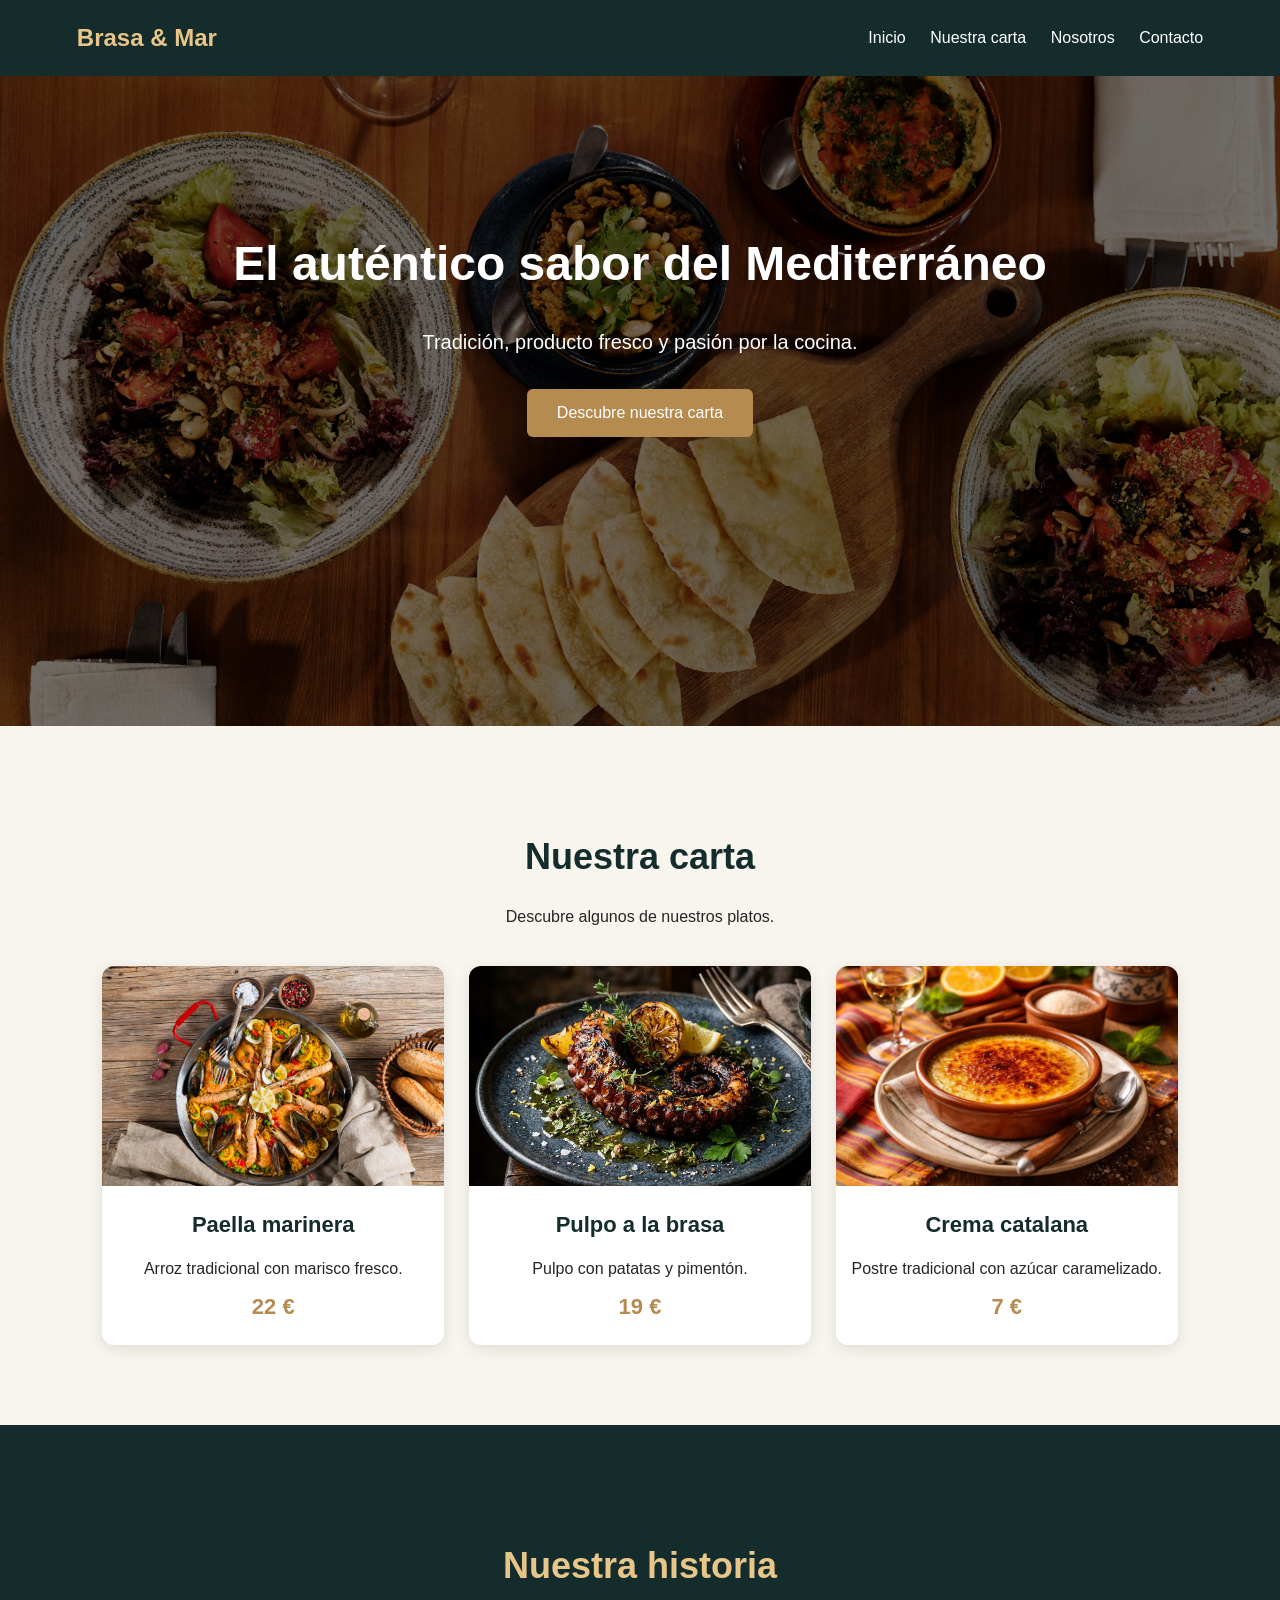
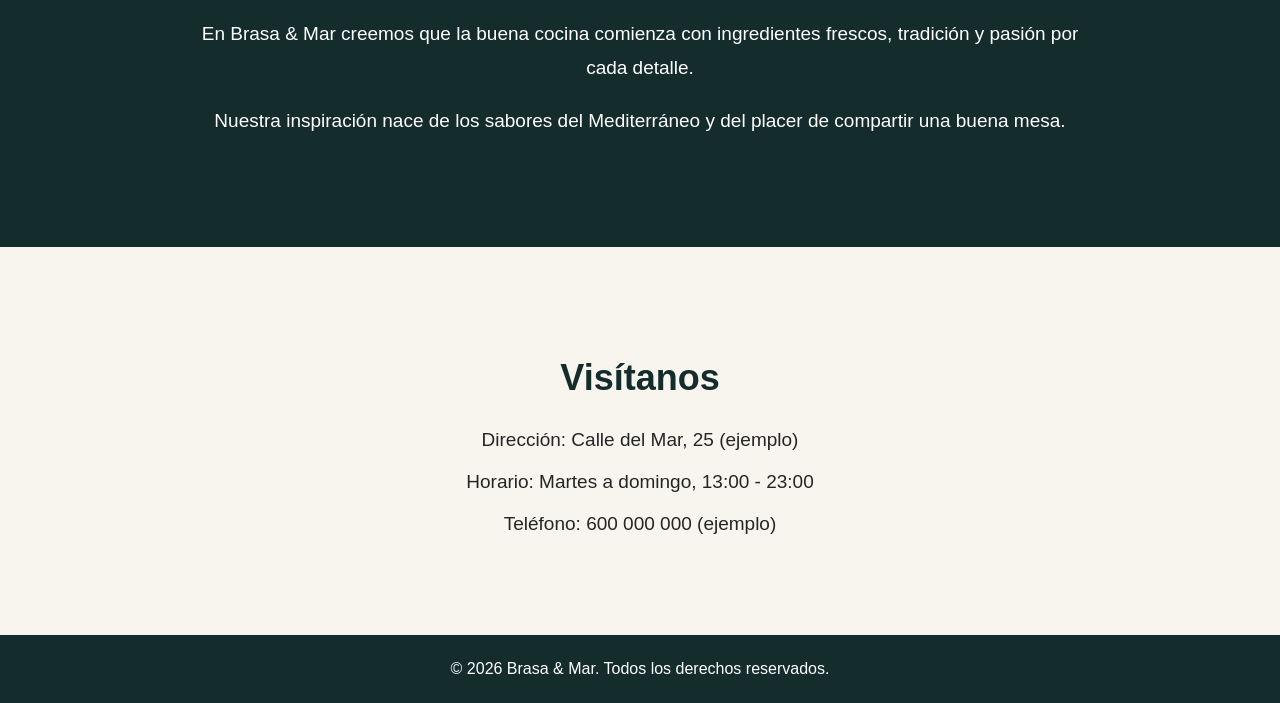
==== index.html @ 3bc8d93f "Move Brasa & Mar website files to repository root" ====
<!DOCTYPE html>
<html lang="es">
<head>
    <meta charset="UTF-8">
    <meta name="viewport" content="width=device-width, initial-scale=1.0">
    <title>Brasa & Mar | Restaurante Mediterráneo</title>
    <link rel="stylesheet" href="style.css">
</head>
<body>

    <header>
        <h2>Brasa & Mar</h2>

        <nav aria-label="Navegación principal">
            <a href="#inicio">Inicio</a>
            <a href="#carta">Nuestra carta</a>
            <a href="#nosotros">Nosotros</a>
            <a href="#contacto">Contacto</a>
        </nav>
    </header>

    <main>
        <section id="inicio">
            <h1>El auténtico sabor del Mediterráneo</h1>
            <p>Tradición, producto fresco y pasión por la cocina.</p>
            <a href="#carta">Descubre nuestra carta</a>
        </section>

<section id="carta">
    <h2>Nuestra carta</h2>
    <p>Descubre algunos de nuestros platos.</p>

    <div class="platos">

        <article class="plato">
            <img src="imagenes/paella.jpg" alt="Paella marinera">
            <h3>Paella marinera</h3>
            <p>Arroz tradicional con marisco fresco.</p>
            <span>22 €</span>
        </article>

        <article class="plato">
            <img src="imagenes/pulpo.jpg" alt="Pulpo a la brasa">
            <h3>Pulpo a la brasa</h3>
            <p>Pulpo con patatas y pimentón.</p>
            <span>19 €</span>
        </article>

        <article class="plato">
            <img src="imagenes/postre.jpg" alt="Crema catalana">
            <h3>Crema catalana</h3>
            <p>Postre tradicional con azúcar caramelizado.</p>
            <span>7 €</span>
        </article>

    </div>
</section>

<section id="nosotros">
    <h2>Nuestra historia</h2>

    <p>
        En Brasa & Mar creemos que la buena cocina
        comienza con ingredientes frescos,
        tradición y pasión por cada detalle.
    </p>

    <p>
        Nuestra inspiración nace de los sabores
        del Mediterráneo y del placer de compartir
        una buena mesa.
    </p>
</section>

<section id="contacto">
    <h2>Visítanos</h2>

    <p>Dirección: Calle del Mar, 25 (ejemplo)</p>
    <p>Horario: Martes a domingo, 13:00 - 23:00</p>
    <p>Teléfono: 600 000 000 (ejemplo)</p>
</section>

    </main>

<footer>
    <p>© 2026 Brasa & Mar. Todos los derechos reservados.</p>
</footer>

</body>
</html>
---- style.css ----
* {
    box-sizing: border-box;
}

body {
    margin: 0;
    font-family: Arial, sans-serif;
    background-color: #f8f5ef;
    color: #252525;
}

header {
    background-color: #142c2b;
    color: white;
    padding: 24px 6%;
    display: flex;
    justify-content: space-between;
    align-items: center;
}

header h2 {
    margin: 0;
    color: #e8c68a;
}

nav a {
    color: white;
    text-decoration: none;
    margin-left: 20px;
}
 
#inicio {
    min-height: 650px;
    padding: 120px 8%;
    text-align: center;

    background-image:
        linear-gradient(
            rgba(0, 0, 0, 0.55),
            rgba(0, 0, 0, 0.55)
        ),
        url("imagenes/portada.jpg");

    background-size: cover;
    background-position: center;
    background-repeat: no-repeat;
}

#inicio h1 {
    font-size: 48px;
    color: white;
}

#inicio p {
    color: white;
    font-size: 20px;
    margin-bottom: 35px;
}

#inicio a {
    display: inline-block;
    background-color: #b58b50;
    color: white;
    padding: 15px 30px;
    text-decoration: none;
    border-radius: 6px;
}

#carta {
    padding: 80px 8%;
    text-align: center;
}

#carta h2 {
    font-size: 36px;
    color: #142c2b;
}

.platos {
    display: grid;
    grid-template-columns: repeat(3, 1fr);
    gap: 25px;
    margin-top: 40px;
}

.plato {
    background-color: white;
    border-radius: 12px;
    overflow: hidden;
    padding-bottom: 25px;
    box-shadow: 0 4px 15px rgba(0, 0, 0, 0.1);
}

.plato img {
    width: 100%;
    height: 220px;
    object-fit: cover;
}

.plato h3 {
    color: #142c2b;
    font-size: 22px;
}

.plato p {
    padding: 0 15px;
}

.plato span {
    color: #b58b50;
    font-size: 22px;
    font-weight: bold;
}

@media (max-width: 768px) {
    .platos {
        grid-template-columns: 1fr;
    }
}

#nosotros {
    background-color: #142c2b;
    color: white;
    padding: 90px 15%;
    text-align: center;
}

#nosotros h2 {
    font-size: 36px;
    color: #e8c68a;
}

#nosotros p {
    font-size: 19px;
    line-height: 1.8;
}

#contacto {
    padding: 80px 8%;
    text-align: center;
    background-color: #f8f5ef;
}

#contacto h2 {
    font-size: 36px;
    color: #142c2b;
}

#contacto p {
    font-size: 19px;
    margin: 20px 0;
}

footer {
    background-color: #142c2b;
    color: white;
    text-align: center;
    padding: 25px;
}

footer p {
    margin: 0;
}

@media (max-width: 768px) {

    header {
        flex-direction: column;
        gap: 20px;
        text-align: center;
    }

    nav {
        display: flex;
        flex-wrap: wrap;
        justify-content: center;
        gap: 15px;
    }

    nav a {
        margin-left: 0;
    }

    #inicio {
        min-height: 500px;
        padding: 100px 6%;
    }

    #inicio h1 {
        font-size: 34px;
    }

    #carta,
    #nosotros,
    #contacto {
        padding: 60px 6%;
    }

    #carta h2,
    #nosotros h2,
    #contacto h2 {
        font-size: 30px;
    }

}

@media (max-width: 768px) {

    header {
        flex-direction: column;
        gap: 20px;
        text-align: center;
    }

    nav {
        display: flex;
        flex-wrap: wrap;
        justify-content: center;
        gap: 15px;
    }

    nav a {
        margin-left: 0;
    }

    #inicio {
        min-height: 500px;
        padding: 100px 6%;
    }

    #inicio h1 {
        font-size: 34px;
    }

    #carta,
    #nosotros,
    #contacto {
        padding: 60px 6%;
    }
}
html {
    scroll-behavior: smooth;
}
.plato {
    transition: transform 0.3s ease,
                box-shadow 0.3s ease;
}

@media (hover: hover) {
    .plato:hover {
        transform: translateY(-8px);
        box-shadow: 0 12px 25px rgba(0, 0, 0, 0.18);
    }
}
@media (prefers-reduced-motion: reduce) {
    html {
        scroll-behavior: auto;
    }

    .plato {
        transition: none;
    }
}
img {
    max-width: 100%;
    height: auto;
}
a:focus-visible {
    outline: 3px solid #e8c68a;
    outline-offset: 4px;
}
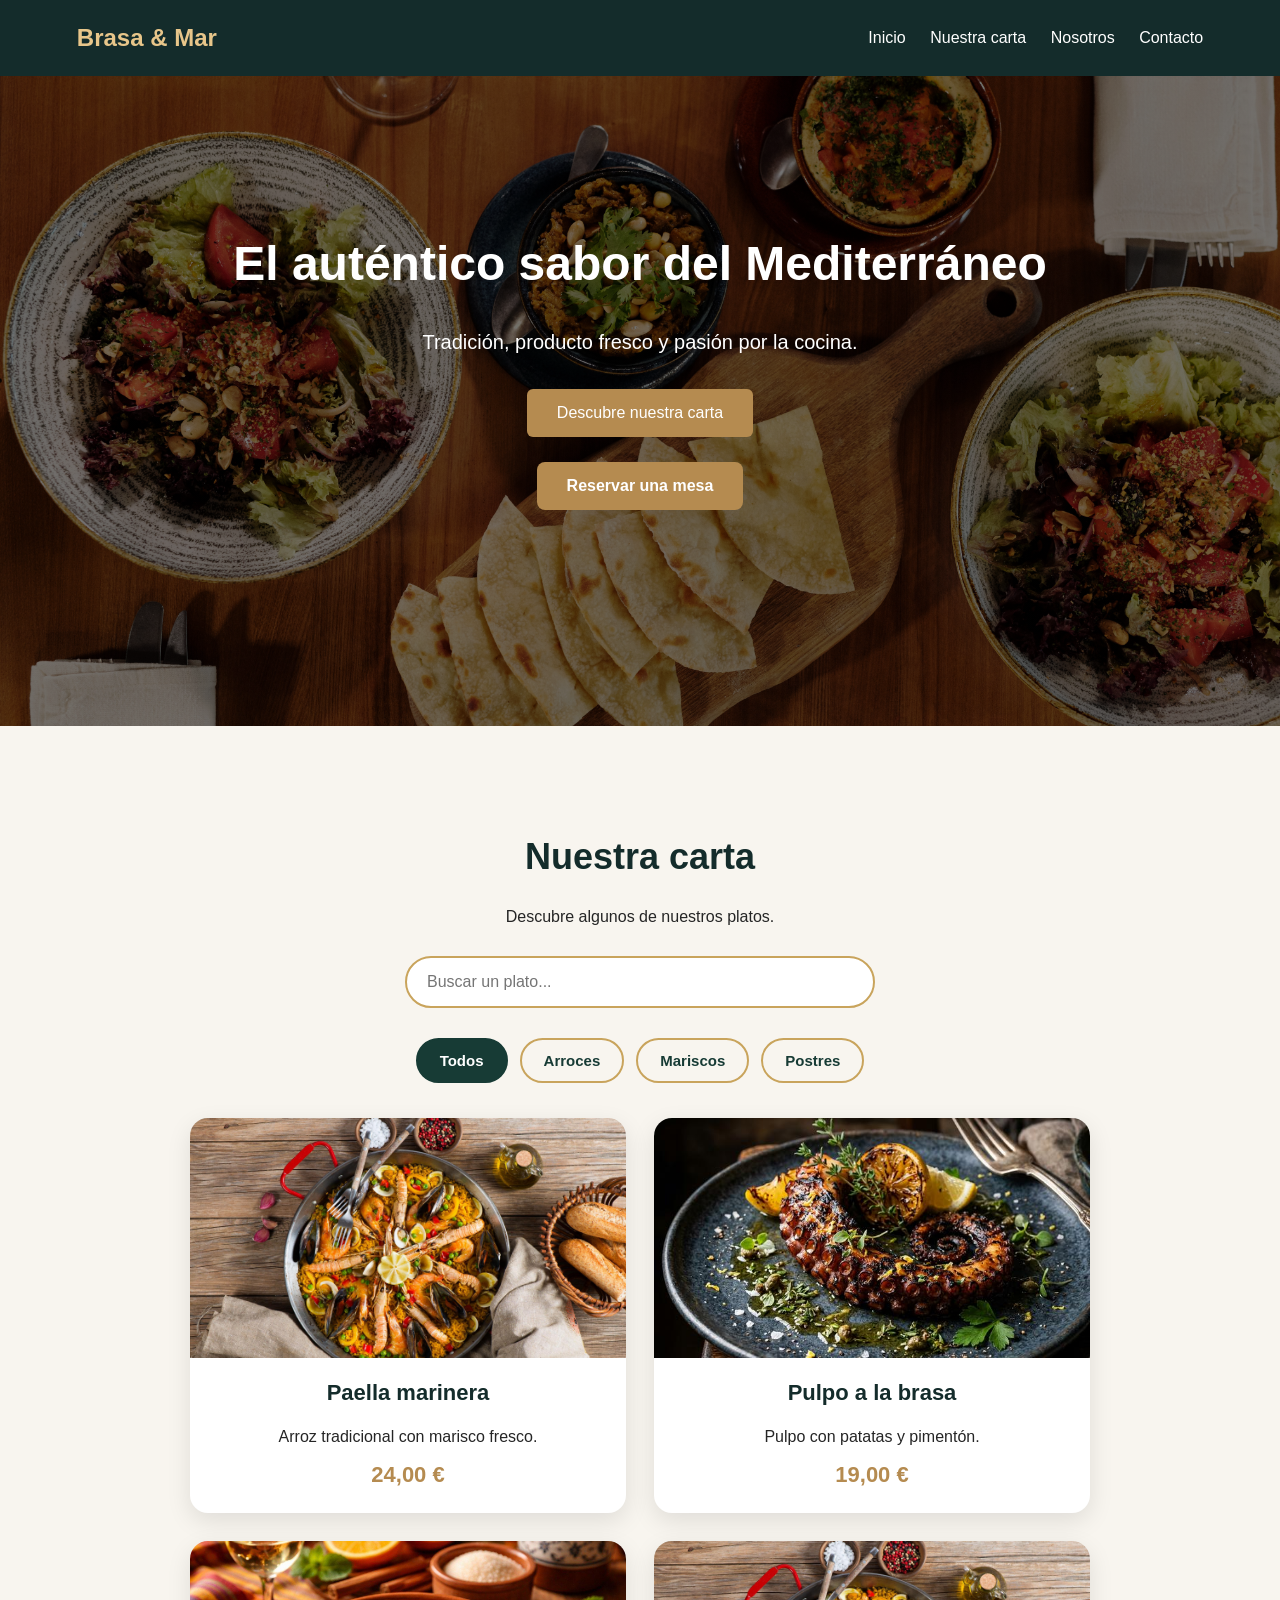
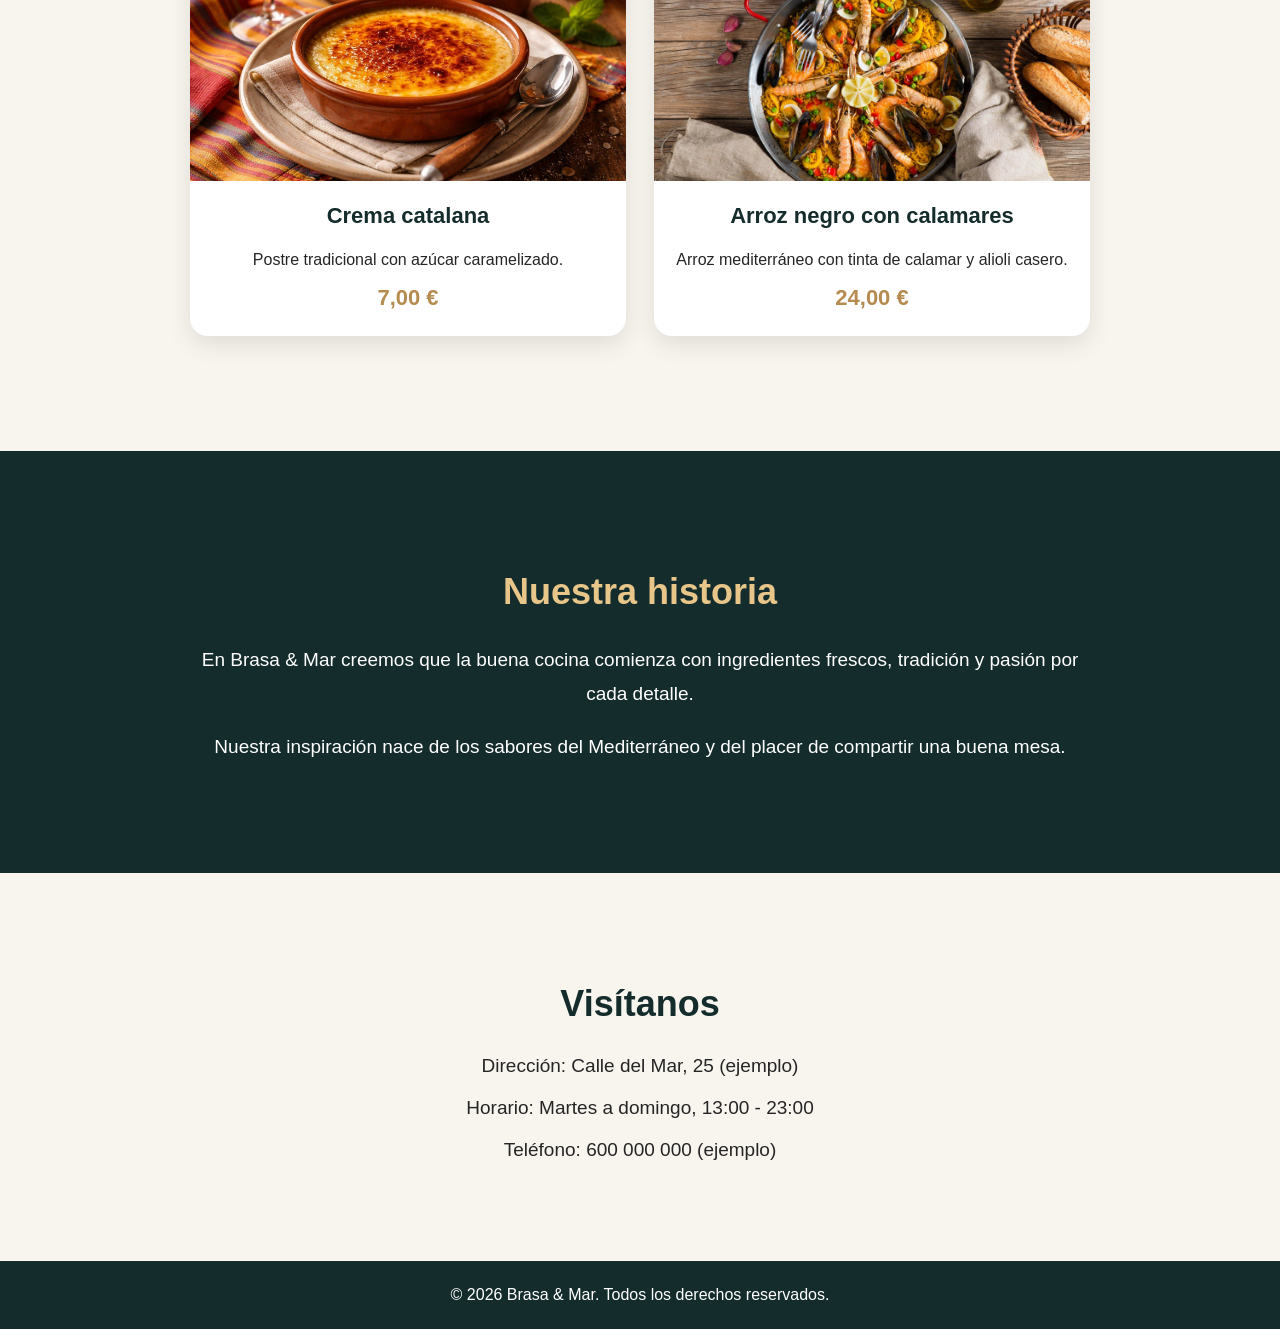
==== commit d403d6e9: "Mejoras de la carta digital y reservas" ====
--- a/index.html
+++ b/index.html
@@ -25,36 +25,57 @@
             <h1>El auténtico sabor del Mediterráneo</h1>
             <p>Tradición, producto fresco y pasión por la cocina.</p>
             <a href="#carta">Descubre nuestra carta</a>
+            <button id="boton-reserva">Reservar una mesa</button>
+
+<div id="mensaje-reserva" hidden>
+    <h2>Solicita tu reserva</h2>
+
+    <form id="formulario-reserva">
+        <label for="nombre">Tu nombre:</label>
+        <input type="text" id="nombre" required>
+
+        <label for="fecha">Fecha:</label>
+        <input type="date" id="fecha" required>
+
+        <label for="personas">Número de personas:</label>
+        <input type="number" id="personas" min="1" max="12" required>
+
+<label for="hora">Hora de la reserva:</label>
+
+   <select id="hora" required>
+    <option value="">Selecciona una hora</option>
+</select>
+
+        <button type="submit">Consultar reserva</button>
+    </form>
+
+    <p id="resultado-reserva" role="status"></p>
+</div>
         </section>
 
 <section id="carta">
     <h2>Nuestra carta</h2>
     <p>Descubre algunos de nuestros platos.</p>
+    
+<div class="buscador-carta">
+    <input
+        type="search"
+        id="buscar-plato"
+        placeholder="Buscar un plato..."
+        aria-label="Buscar platos de la carta"
+    >
+</div>
 
-    <div class="platos">
+<div class="filtros-carta">
+    <button type="button" data-categoria="Todos">Todos</button>
+    <button type="button" data-categoria="Arroces">Arroces</button>
+    <button type="button" data-categoria="Mariscos">Mariscos</button>
+    <button type="button" data-categoria="Postres">Postres</button>
+</div>
 
-        <article class="plato">
-            <img src="imagenes/paella.jpg" alt="Paella marinera">
-            <h3>Paella marinera</h3>
-            <p>Arroz tradicional con marisco fresco.</p>
-            <span>22 €</span>
-        </article>
+    <div class="platos" id="lista-platos">
+</div>
 
-        <article class="plato">
-            <img src="imagenes/pulpo.jpg" alt="Pulpo a la brasa">
-            <h3>Pulpo a la brasa</h3>
-            <p>Pulpo con patatas y pimentón.</p>
-            <span>19 €</span>
-        </article>
-
-        <article class="plato">
-            <img src="imagenes/postre.jpg" alt="Crema catalana">
-            <h3>Crema catalana</h3>
-            <p>Postre tradicional con azúcar caramelizado.</p>
-            <span>7 €</span>
-        </article>
-
-    </div>
 </section>
 
 <section id="nosotros">
@@ -86,6 +107,8 @@
 <footer>
     <p>© 2026 Brasa & Mar. Todos los derechos reservados.</p>
 </footer>
+<script src="carta.js"></script>
+<script src="script.js"></script>
 
 </body>
 </html>
--- a/style.css
+++ b/style.css
@@ -269,4 +269,230 @@
 a:focus-visible {
     outline: 3px solid #e8c68a;
     outline-offset: 4px;
-}+}
+
+/* FORMULARIO DE RESERVAS */
+
+#mensaje-reserva {
+    max-width: 520px;
+    margin: 35px auto 0;
+    padding: 35px;
+    background-color: #ffffff;
+    border-radius: 16px;
+    box-shadow: 0 12px 35px rgba(0, 0, 0, 0.18);
+    text-align: left;
+}
+
+#mensaje-reserva h2 {
+    color: #142c2b;
+    text-align: center;
+    font-size: 28px;
+    margin-top: 0;
+}
+
+#formulario-reserva {
+    display: flex;
+    flex-direction: column;
+    gap: 12px;
+}
+
+#formulario-reserva label {
+    color: #142c2b;
+    font-weight: bold;
+    font-size: 14px;
+}
+
+#formulario-reserva input {
+    width: 100%;
+    padding: 13px;
+    border: 1px solid #d9d4cb;
+    border-radius: 8px;
+    font-size: 16px;
+    background-color: #faf9f6;
+}
+
+#formulario-reserva input:focus {
+    outline: 2px solid #b58b50;
+    border-color: #b58b50;
+}
+
+#formulario-reserva button {
+    margin-top: 12px;
+    padding: 15px;
+    background-color: #142c2b;
+    color: white;
+    border: none;
+    border-radius: 8px;
+    font-size: 16px;
+    font-weight: bold;
+    cursor: pointer;
+    transition: background-color 0.3s ease;
+}
+
+#formulario-reserva button:hover {
+    background-color: #28514b;
+}
+
+#resultado-reserva {
+    color: #142c2b;
+    line-height: 1.6;
+    text-align: center;
+}
+
+/* BOTÓN PRINCIPAL DE RESERVA */
+
+#boton-reserva {
+    display: block;
+    margin: 25px auto 0;
+    padding: 15px 30px;
+    background-color: #b58b50;
+    color: white;
+    border: none;
+    border-radius: 8px;
+    font-size: 16px;
+    font-weight: bold;
+    cursor: pointer;
+}
+
+#boton-reserva:hover {
+    background-color: #96703c;
+}
+
+@media (max-width: 600px) {
+    #mensaje-reserva {
+        padding: 24px 18px;
+    }
+}
+#inicio #resultado-reserva {
+    color: #142c2b;
+    font-size: 16px;
+    font-weight: 600;
+    margin-top: 20px;
+    line-height: 1.6;
+}
+#formulario-reserva input,
+#formulario-reserva select {
+    cursor: pointer;
+}
+
+#formulario-reserva select:focus {
+    outline: 2px solid #b58b50;
+    border-color: #b58b50;
+}
+
+/* FILTROS DE LA CARTA */
+
+.filtros-carta {
+    display: flex;
+    justify-content: center;
+    flex-wrap: wrap;
+    gap: 12px;
+    margin: 30px 0;
+}
+
+.filtros-carta button {
+    background-color: transparent;
+    color: #173b35;
+    border: 2px solid #c9a45c;
+    padding: 12px 22px;
+    border-radius: 30px;
+    font-size: 15px;
+    font-weight: 600;
+    cursor: pointer;
+    transition: all 0.3s ease;
+}
+
+.filtros-carta button:hover {
+    background-color: #173b35;
+    color: white;
+    border-color: #173b35;
+    transform: translateY(-2px);
+}
+
+.filtros-carta button.activo {
+    background-color: #173b35;
+    color: white;
+    border-color: #173b35;
+}
+
+/* MEJORAS DE LA CARTA */
+
+#lista-platos {
+    display: grid;
+    grid-template-columns: repeat(2, minmax(0, 1fr));
+    gap: 28px;
+    max-width: 900px;
+    margin: 35px auto;
+}
+
+#lista-platos .plato {
+    width: 100%;
+    min-width: 0;
+    overflow: hidden;
+    border-radius: 18px;
+    background-color: white;
+    box-shadow: 0 8px 25px rgba(0, 0, 0, 0.10);
+    transition: transform 0.3s ease, box-shadow 0.3s ease;
+}
+
+#lista-platos .plato:hover {
+    transform: translateY(-6px);
+    box-shadow: 0 15px 35px rgba(0, 0, 0, 0.16);
+}
+
+#lista-platos .plato img {
+    width: 100%;
+    height: 240px;
+    object-fit: cover;
+    display: block;
+}
+
+@media (max-width: 600px) {
+    #lista-platos {
+        grid-template-columns: 1fr;
+        gap: 22px;
+        padding: 0 15px;
+    }
+
+    #lista-platos .plato img {
+        height: 220px;
+    }
+}
+
+/* BUSCADOR DE LA CARTA */
+
+.buscador-carta {
+    max-width: 500px;
+    margin: 30px auto 15px;
+    padding: 0 15px;
+}
+
+#buscar-plato {
+    width: 100%;
+    padding: 15px 20px;
+    border: 2px solid #c9a45c;
+    border-radius: 30px;
+    background-color: white;
+    color: #173b35;
+    font-size: 16px;
+    outline: none;
+    transition: border-color 0.3s ease;
+}
+
+#buscar-plato:focus {
+    border-color: #173b35;
+}
+
+/* MENSAJE CUANDO NO HAY RESULTADOS */
+
+#lista-platos .sin-resultados {
+    grid-column: 1 / -1;
+    text-align: center;
+    padding: 35px 20px;
+    color: #173b35;
+    background-color: #ffffff;
+    border: 1px solid #e5d7b8;
+    border-radius: 15px;
+    font-size: 17px;
+    line-height: 1.6;
+}
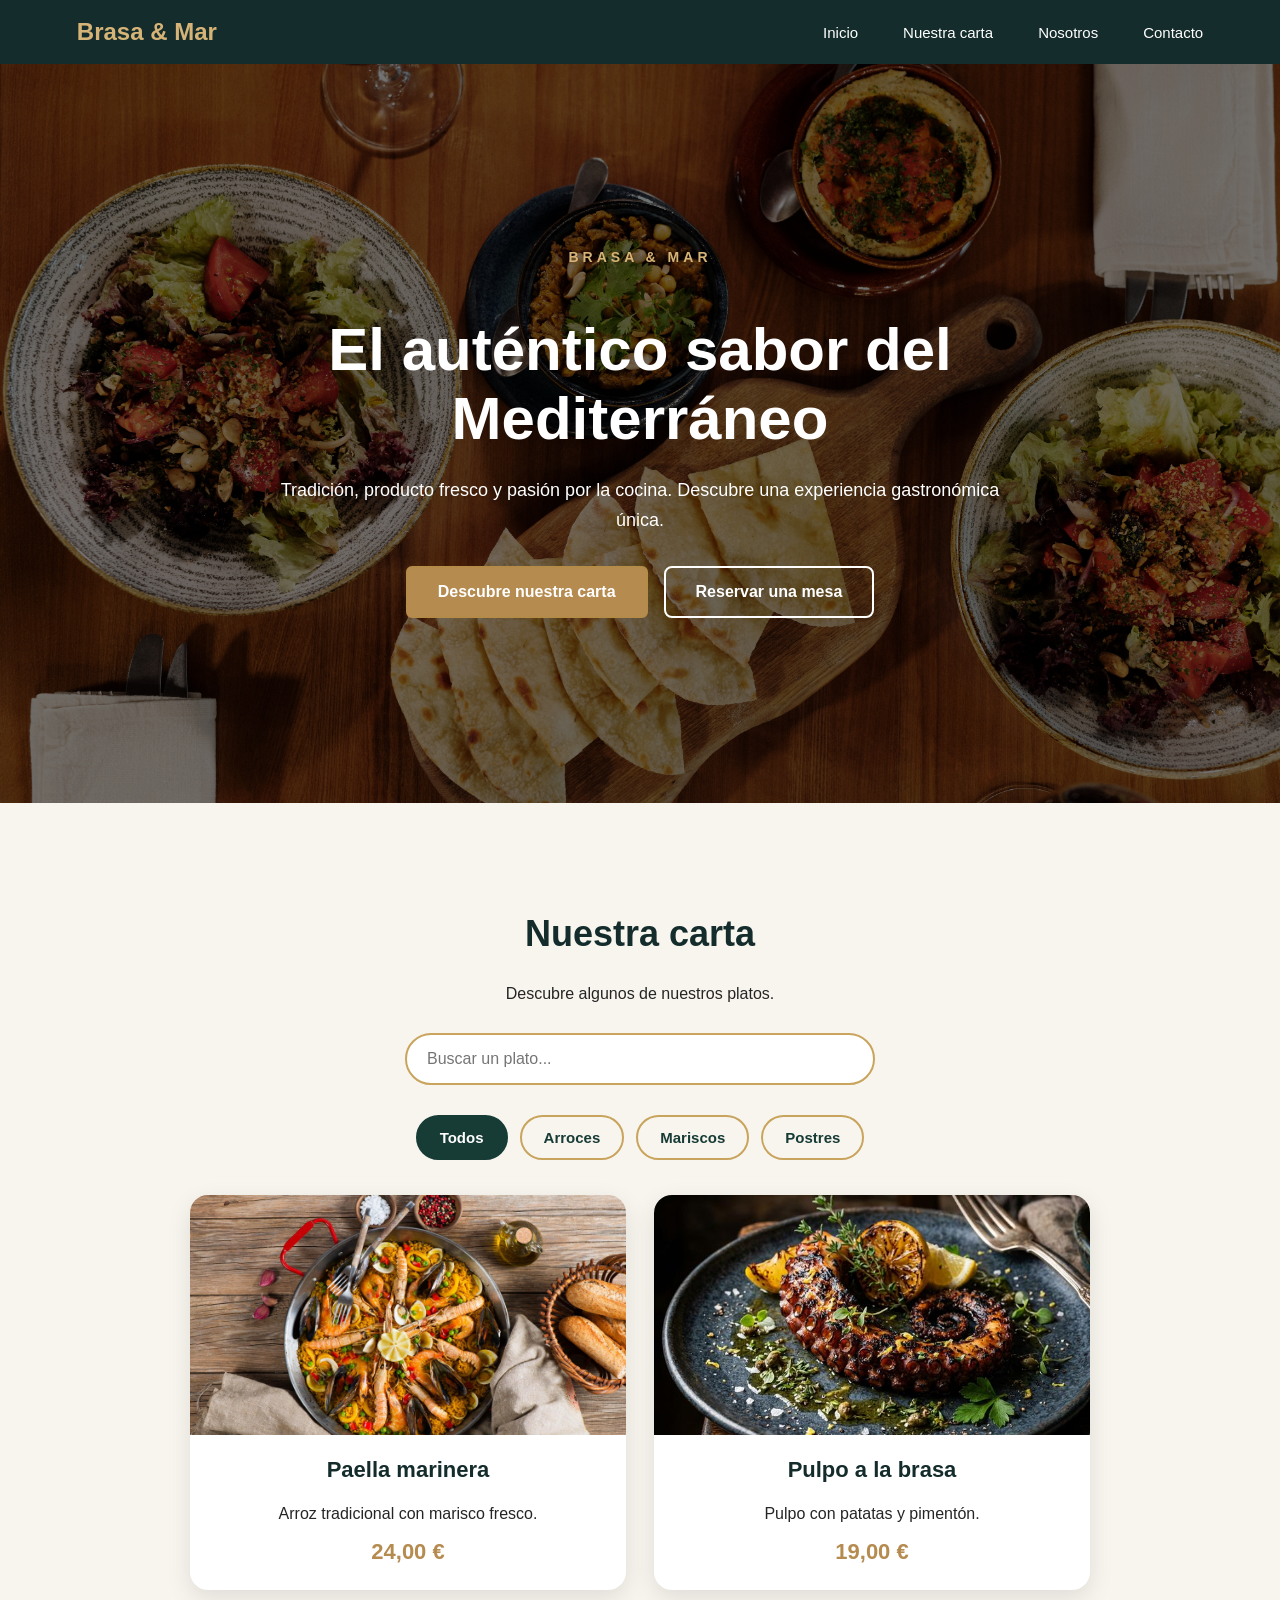
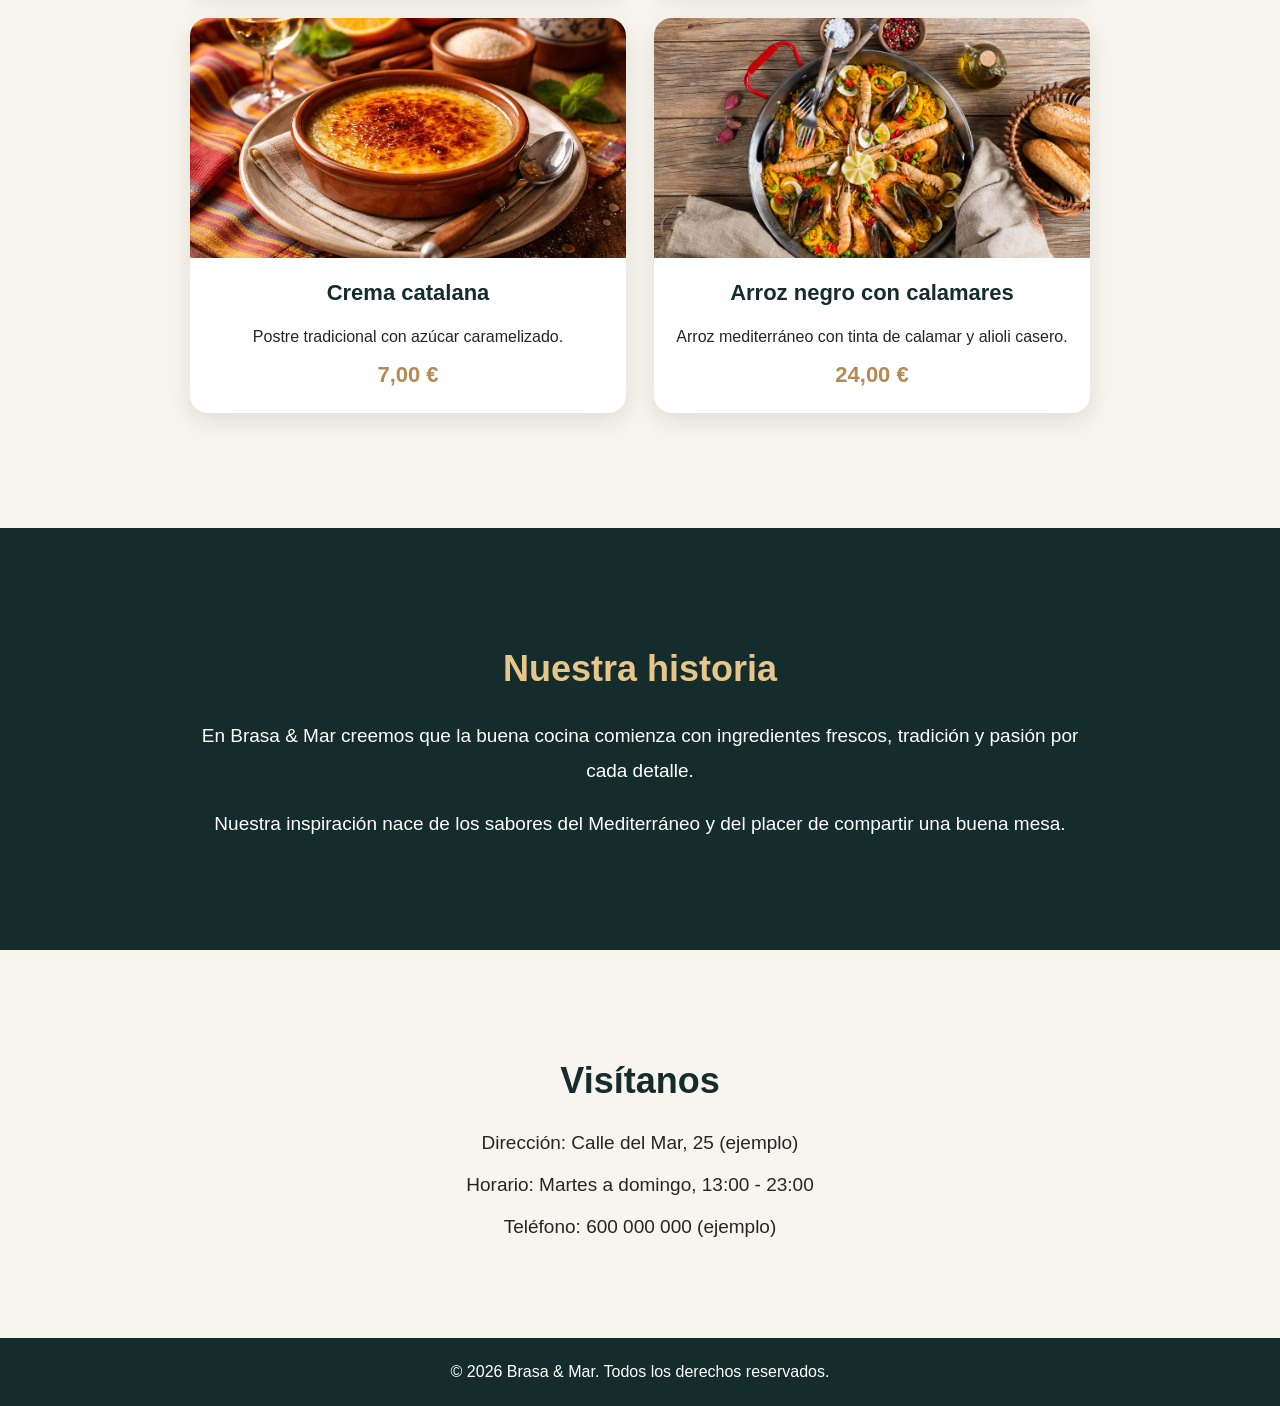
==== commit a5fe9f6b: "Guardar version antes de limpiar CSS" ====
--- a/index.html
+++ b/index.html
@@ -21,31 +21,57 @@
     </header>
 
     <main>
-        <section id="inicio">
-            <h1>El auténtico sabor del Mediterráneo</h1>
-            <p>Tradición, producto fresco y pasión por la cocina.</p>
-            <a href="#carta">Descubre nuestra carta</a>
-            <button id="boton-reserva">Reservar una mesa</button>
+       <section id="inicio">
+<div class="hero-contenido">
+    <span class="hero-etiqueta">BRASA & MAR</span>
+
+    <h1>El auténtico sabor del Mediterráneo</h1>
+
+    <p>
+        Tradición, producto fresco y pasión por la cocina.
+        Descubre una experiencia gastronómica única.
+    </p>
+
+    <div class="hero-botones">
+        <a href="#carta" class="hero-btn hero-btn-principal">
+            Descubre nuestra carta
+        </a>
+
+        <button id="boton-reserva" class="hero-btn hero-btn-secundario">
+            Reservar una mesa
+        </button>
+    </div>
+</div>
 
 <div id="mensaje-reserva" hidden>
-    <h2>Solicita tu reserva</h2>
+    <div class="reserva-encabezado">
+    <h2>Reserva tu mesa</h2>
+    <p>Disfruta de una experiencia mediterránea especial.</p>
 
     <form id="formulario-reserva">
+        <p class="aviso-demo">
+    Formulario de demostración.
+    No se realizan reservas reales.
+</p>
+<div class="campo-reserva">
         <label for="nombre">Tu nombre:</label>
         <input type="text" id="nombre" required>
-
+</div>
+<div class="campo-reserva">
         <label for="fecha">Fecha:</label>
         <input type="date" id="fecha" required>
-
+</div>
+<div class="campo-reserva">
         <label for="personas">Número de personas:</label>
         <input type="number" id="personas" min="1" max="12" required>
-
+</div>
+<div class="campo-reserva">
 <label for="hora">Hora de la reserva:</label>
 
    <select id="hora" required>
     <option value="">Selecciona una hora</option>
 </select>
-
+</div>
         <button type="submit">Consultar reserva</button>
     </form>
 
--- a/style.css
+++ b/style.css
@@ -496,3 +496,282 @@
     font-size: 17px;
     line-height: 1.6;
 }
+.aviso-demo {
+    background-color: #fff4d6;
+    color: #654b16;
+    padding: 12px;
+    border-radius: 8px;
+    font-size: 14px;
+    text-align: center;
+    margin-bottom: 20px;
+}
+#formulario-reserva button[type="submit"] {
+    background-color: #b58b4a;
+    color: #ffffff;
+    font-weight: bold;
+    border: none;
+    border-radius: 8px;
+    padding: 14px 24px;
+    cursor: pointer;
+    transition: background-color 0.3s ease, transform 0.3s ease;
+}
+
+#formulario-reserva button[type="submit"]:hover {
+    background-color: #92703b;
+    transform: translateY(-2px);
+}
+.reserva-encabezado {
+    text-align: center;
+    margin-bottom: 25px;
+}
+
+.reserva-encabezado h2 {
+    color: #142c2b;
+    font-size: 28px;
+    margin-bottom: 10px;
+}
+
+.reserva-encabezado p {
+    color: #555;
+    font-size: 15px;
+    line-height: 1.6;
+}
+
+/* Mejoras del formulario de reservas */
+
+#mensaje-reserva {
+    height: auto;
+    min-height: 0;
+}
+
+#mensaje-reserva .reserva-encabezado {
+    margin-bottom: 20px;
+}
+
+#mensaje-reserva .reserva-encabezado p {
+    color: #555555;
+}
+
+#mensaje-reserva .aviso-demo {
+    background-color: #fff4d6;
+    color: #654b16;
+    padding: 12px;
+    border-radius: 8px;
+    font-size: 14px;
+    line-height: 1.5;
+}
+/* Organización de los campos de reserva */
+
+#formulario-reserva {
+    display: flex;
+    flex-direction: column;
+    gap: 12px;
+}
+
+#formulario-reserva label {
+    display: block;
+    margin-bottom: 4px;
+    font-weight: 600;
+    color: #142c2b;
+}
+
+#formulario-reserva input,
+#formulario-reserva select {
+    width: 100%;
+    box-sizing: border-box;
+    padding: 14px;
+    border: 1px solid #d6d1c8;
+    border-radius: 8px;
+    font-size: 16px;
+}
+
+#formulario-reserva input:focus,
+#formulario-reserva select:focus {
+    outline: 2px solid #b58b4a;
+    outline-offset: 2px;
+}
+
+/* Campos adaptables de reserva */
+
+#formulario-reserva {
+    display: grid;
+    grid-template-columns: repeat(2, minmax(0, 1fr));
+    gap: 18px;
+}
+
+#formulario-reserva .campo-reserva {
+    min-width: 0;
+}
+
+#formulario-reserva .aviso-demo,
+#formulario-reserva button[type="submit"] {
+    grid-column: 1 / -1;
+}
+
+@media (max-width: 600px) {
+    #formulario-reserva {
+        grid-template-columns: 1fr;
+    }
+}
+
+/* Portada profesional */
+
+.hero-contenido {
+    max-width: 760px;
+    margin: 0 auto;
+    text-align: center;
+    padding: 65px 20px;
+}
+
+.hero-etiqueta {
+    display: block;
+    color: #d6b477;
+    font-size: 14px;
+    font-weight: 700;
+    letter-spacing: 4px;
+    margin-bottom: 18px;
+}
+
+#inicio .hero-contenido h1 {
+    font-size: clamp(36px, 5vw, 60px);
+    line-height: 1.15;
+    margin-bottom: 22px;
+}
+
+#inicio .hero-contenido p {
+    font-size: 18px;
+    line-height: 1.7;
+    margin-bottom: 30px;
+}
+
+.hero-botones {
+    display: flex;
+    justify-content: center;
+    flex-wrap: wrap;
+    gap: 15px;
+}
+
+.hero-btn {
+    display: inline-block;
+    padding: 15px 26px;
+    border-radius: 8px;
+    font-size: 16px;
+    font-weight: 600;
+    text-decoration: none;
+    cursor: pointer;
+    transition: transform 0.3s ease;
+}
+
+.hero-btn:hover {
+    transform: translateY(-3px);
+}
+
+.hero-btn-principal {
+    background: #b58b4a;
+    color: white;
+    border: 2px solid #b58b4a;
+}
+
+.hero-btn-secundario {
+    background: transparent;
+    color: white;
+    border: 2px solid white;
+}
+
+@media (max-width: 600px) {
+    .hero-contenido {
+        padding: 45px 10px;
+    }
+
+    .hero-botones {
+        flex-direction: column;
+    }
+
+    .hero-btn {
+        width: 100%;
+        box-sizing: border-box;
+    }
+}
+
+/* Ajuste de los botones de portada */
+
+#inicio .hero-botones {
+    gap: 16px;
+}
+
+#inicio .hero-botones .hero-btn {
+    margin: 0;
+    width: auto;
+    min-width: 210px;
+    box-sizing: border-box;
+}
+
+#inicio .hero-botones #boton-reserva {
+    background: transparent;
+    color: white;
+    border: 2px solid white;
+}
+
+#inicio .hero-botones #boton-reserva:hover {
+    background: white;
+    color: #142c2b;
+}
+
+@media (max-width: 600px) {
+    #inicio .hero-botones .hero-btn {
+        width: 100%;
+        min-width: 0;
+    }
+}
+
+/* Navegación principal */
+
+body > header {
+    display: flex;
+    justify-content: space-between;
+    align-items: center;
+    gap: 24px;
+    padding: 18px 6%;
+    background-color: #142c2b;
+}
+
+body > header h2 {
+    color: #d6b477;
+    font-size: 24px;
+    margin: 0;
+    white-space: nowrap;
+}
+
+body > header nav {
+    display: flex;
+    align-items: center;
+    justify-content: flex-end;
+    gap: 25px;
+    flex-wrap: wrap;
+}
+
+body > header nav a {
+    color: white;
+    text-decoration: none;
+    font-size: 15px;
+    font-weight: 500;
+    transition: color 0.3s ease;
+}
+
+body > header nav a:hover {
+    color: #d6b477;
+}
+
+@media (max-width: 700px) {
+    body > header {
+        flex-direction: column;
+        gap: 15px;
+        padding: 18px;
+    }
+
+    body > header nav {
+        justify-content: center;
+        gap: 12px 20px;
+    }
+}
+
